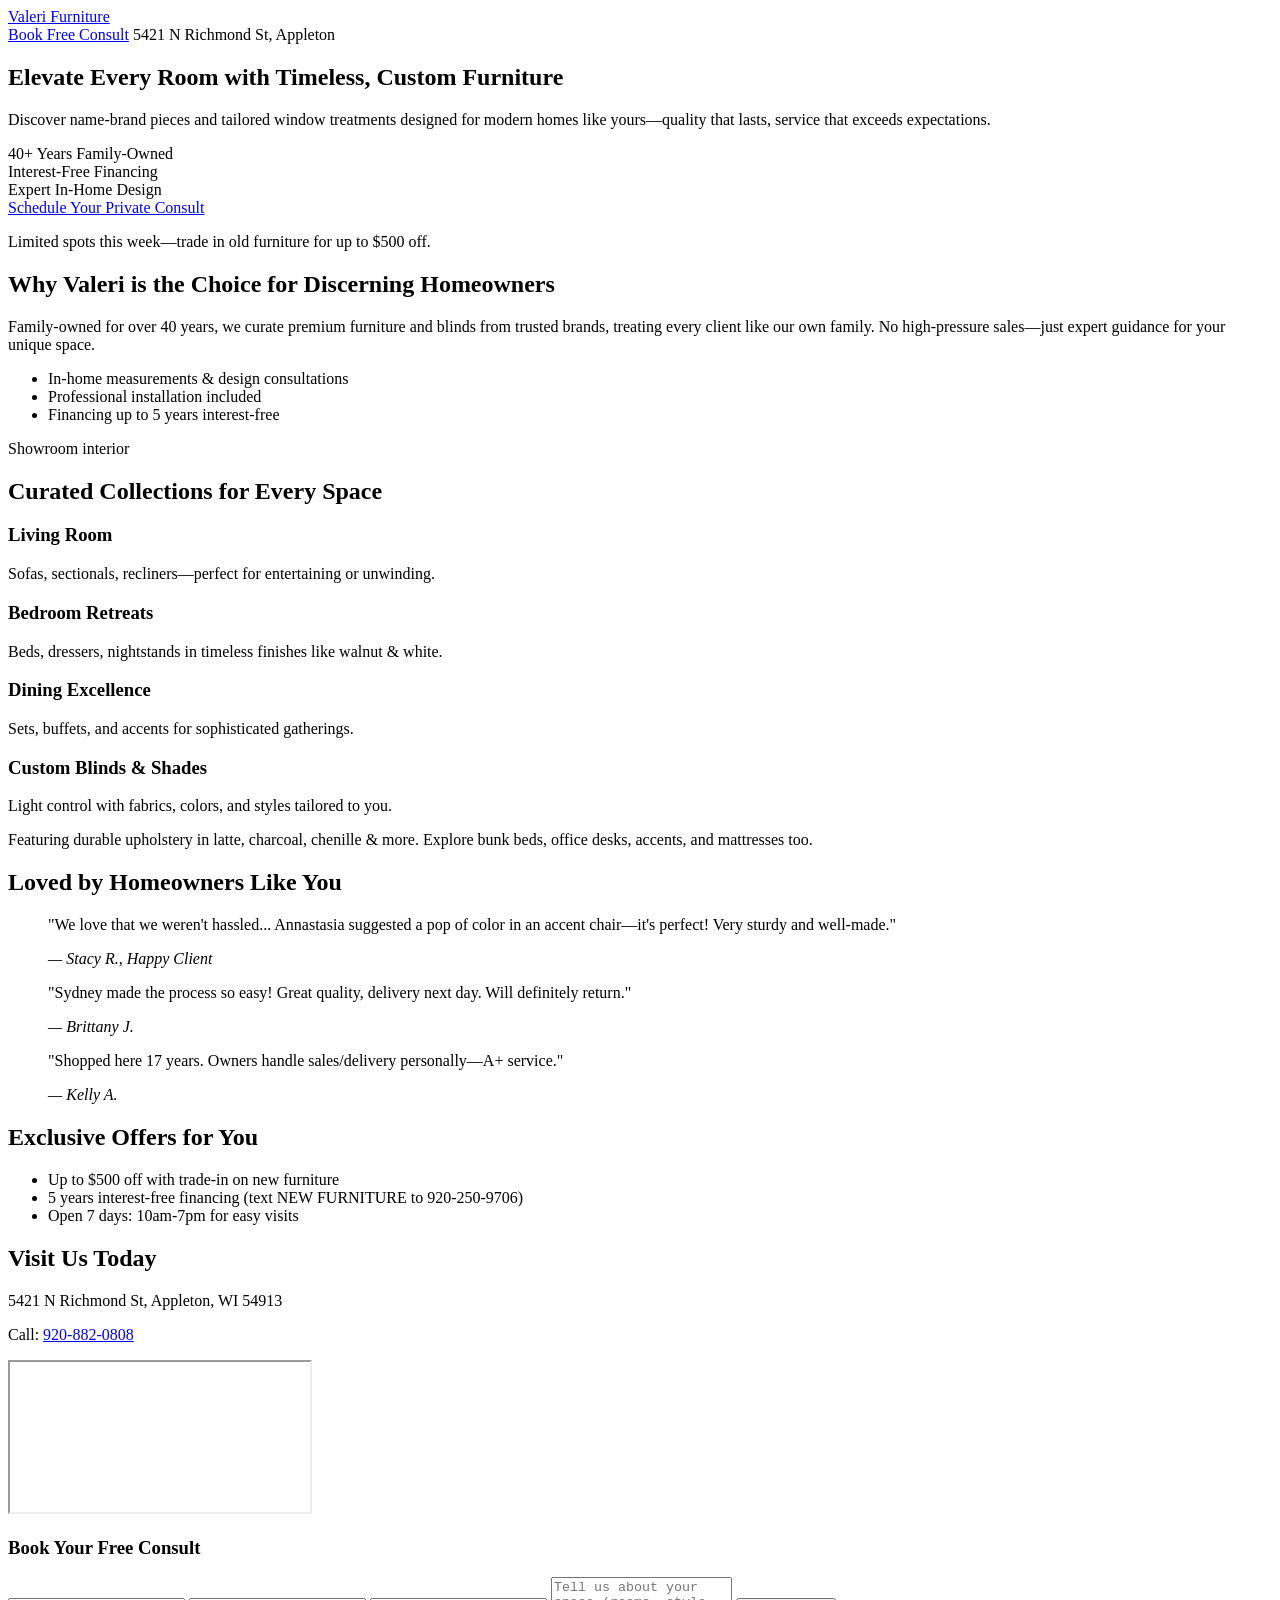
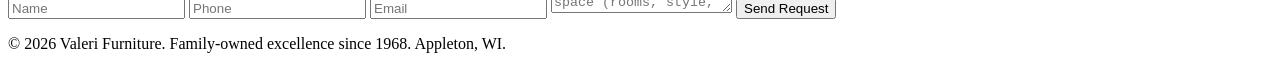
==== index.html @ ed928fe9 "Renamed landing.html to index.html" ====
<!DOCTYPE html>
<html lang="en">
<head>
  <meta charset="UTF-8">
  <meta name="viewport" content="width=device-width, initial-scale=1">
  <title>Elevate Your Home | Valeri Furniture & Blinds - Appleton, WI</title>
  <meta name="description" content="Curated name-brand furniture & custom window treatments for discerning homeowners. Family-owned expertise, 40+ years. Interest-free financing available.">
  <link rel="stylesheet" href="styles.css">
</head>
<body>
  <!-- Header -->
  <header class="header">
    <div class="container">
      <a href="#" class="logo">Valeri Furniture</a>
      <div class="header-cta">
        <a href="#consult" class="btn btn-primary">Book Free Consult</a>
        <span>5421 N Richmond St, Appleton</span>
      </div>
    </div>
  </header>

  <!-- Hero -->
  <section class="hero">
    <div class="container">
      <div class="hero-content">
        <h1>Elevate Every Room with Timeless, Custom Furniture</h1>
        <p class="hero-lead">Discover name-brand pieces and tailored window treatments designed for modern homes like yours—quality that lasts, service that exceeds expectations.</p>
        <div class="hero-stats">
          <div>40+ <span>Years Family-Owned</span></div>
          <div>Interest-Free <span>Financing</span></div>
          <div>Expert <span>In-Home Design</span></div>
        </div>
        <a href="#consult" class="btn btn-hero">Schedule Your Private Consult</a>
        <p class="hero-note">Limited spots this week—trade in old furniture for up to $500 off.</p>
      </div>
    </div>
  </section>

  <!-- About -->
  <section class="about">
    <div class="container">
      <div class="about-grid">
        <div class="about-text">
          <h2>Why Valeri is the Choice for Discerning Homeowners</h2>
          <p>Family-owned for over 40 years, we curate premium furniture and blinds from trusted brands, treating every client like our own family. No high-pressure sales—just expert guidance for your unique space.</p>
          <ul class="features">
            <li>In-home measurements & design consultations</li>
            <li>Professional installation included</li>
            <li>Financing up to 5 years interest-free</li>
          </ul>
        </div>
        <div class="about-image">Showroom interior</div>
      </div>
    </div>
  </section>

  <!-- Brands & Types -->
  <section class="offerings">
    <div class="container">
      <h2>Curated Collections for Every Space</h2>
      <div class="offerings-grid">
        <div class="offering-card">
          <h3>Living Room</h3>
          <p>Sofas, sectionals, recliners—perfect for entertaining or unwinding.</p>
        </div>
        <div class="offering-card">
          <h3>Bedroom Retreats</h3>
          <p>Beds, dressers, nightstands in timeless finishes like walnut & white.</p>
        </div>
        <div class="offering-card">
          <h3>Dining Excellence</h3>
          <p>Sets, buffets, and accents for sophisticated gatherings.</p>
        </div>
        <div class="offering-card">
          <h3>Custom Blinds & Shades</h3>
          <p>Light control with fabrics, colors, and styles tailored to you.</p>
        </div>
      </div>
      <p class="offerings-note">Featuring durable upholstery in latte, charcoal, chenille & more. Explore bunk beds, office desks, accents, and mattresses too.</p>
    </div>
  </section>

  <!-- Testimonials -->
  <section class="testimonials">
    <div class="container">
      <h2>Loved by Homeowners Like You</h2>
      <div class="testimonials-grid">
        <blockquote>
          <p>"We love that we weren't hassled... Annastasia suggested a pop of color in an accent chair—it's perfect! Very sturdy and well-made."</p>
          <cite>— Stacy R., Happy Client</cite>
        </blockquote>
        <blockquote>
          <p>"Sydney made the process so easy! Great quality, delivery next day. Will definitely return."</p>
          <cite>— Brittany J.</cite>
        </blockquote>
        <blockquote>
          <p>"Shopped here 17 years. Owners handle sales/delivery personally—A+ service."</p>
          <cite>— Kelly A.</cite>
        </blockquote>
      </div>
    </div>
  </section>

  <!-- Offers -->
  <section class="offers">
    <div class="container">
      <h2>Exclusive Offers for You</h2>
      <ul class="offers-list">
        <li>Up to $500 off with trade-in on new furniture</li>
        <li>5 years interest-free financing (text NEW FURNITURE to 920-250-9706)</li>
        <li>Open 7 days: 10am-7pm for easy visits</li>
      </ul>
    </div>
  </section>

  <!-- Location & Consult -->
  <section id="consult" class="consult">
    <div class="container">
      <div class="consult-grid">
        <div>
          <h2>Visit Us Today</h2>
          <p>5421 N Richmond St, Appleton, WI 54913</p>
          <p>Call: <a href="tel:9208820808">920-882-0808</a></p>
          <iframe class="map" src="https://www.google.com/maps/embed?pb=!1m18!1m12!1m3!1d2854.123456789!2d-88.456789!3d44.289012!2m3!1f0!2f0!3f0!3m2!1i1024!2i768!4f13.1!3m3!1m2!1s0x0%3A0x0!2zNDTCsDE3JzIwLjQiTiA4OMKwMjcnMjguNSJX!5e0!3m2!1sen!2sus!4v1234567890" allowfullscreen loading="lazy"></iframe>
        </div>
        <form class="consult-form">
          <h3>Book Your Free Consult</h3>
          <input type="text" placeholder="Name" required>
          <input type="tel" placeholder="Phone" required>
          <input type="email" placeholder="Email">
          <textarea placeholder="Tell us about your space (rooms, style, budget)"></textarea>
          <button type="submit" class="btn btn-primary">Send Request</button>
        </form>
      </div>
    </div>
  </section>

  <!-- Footer -->
  <footer>
    <div class="container">
      <p>&copy; 2026 Valeri Furniture. Family-owned excellence since 1968. Appleton, WI.</p>
    </div>
  </footer>

  <script src="script.js"></script>
</body>
</html>
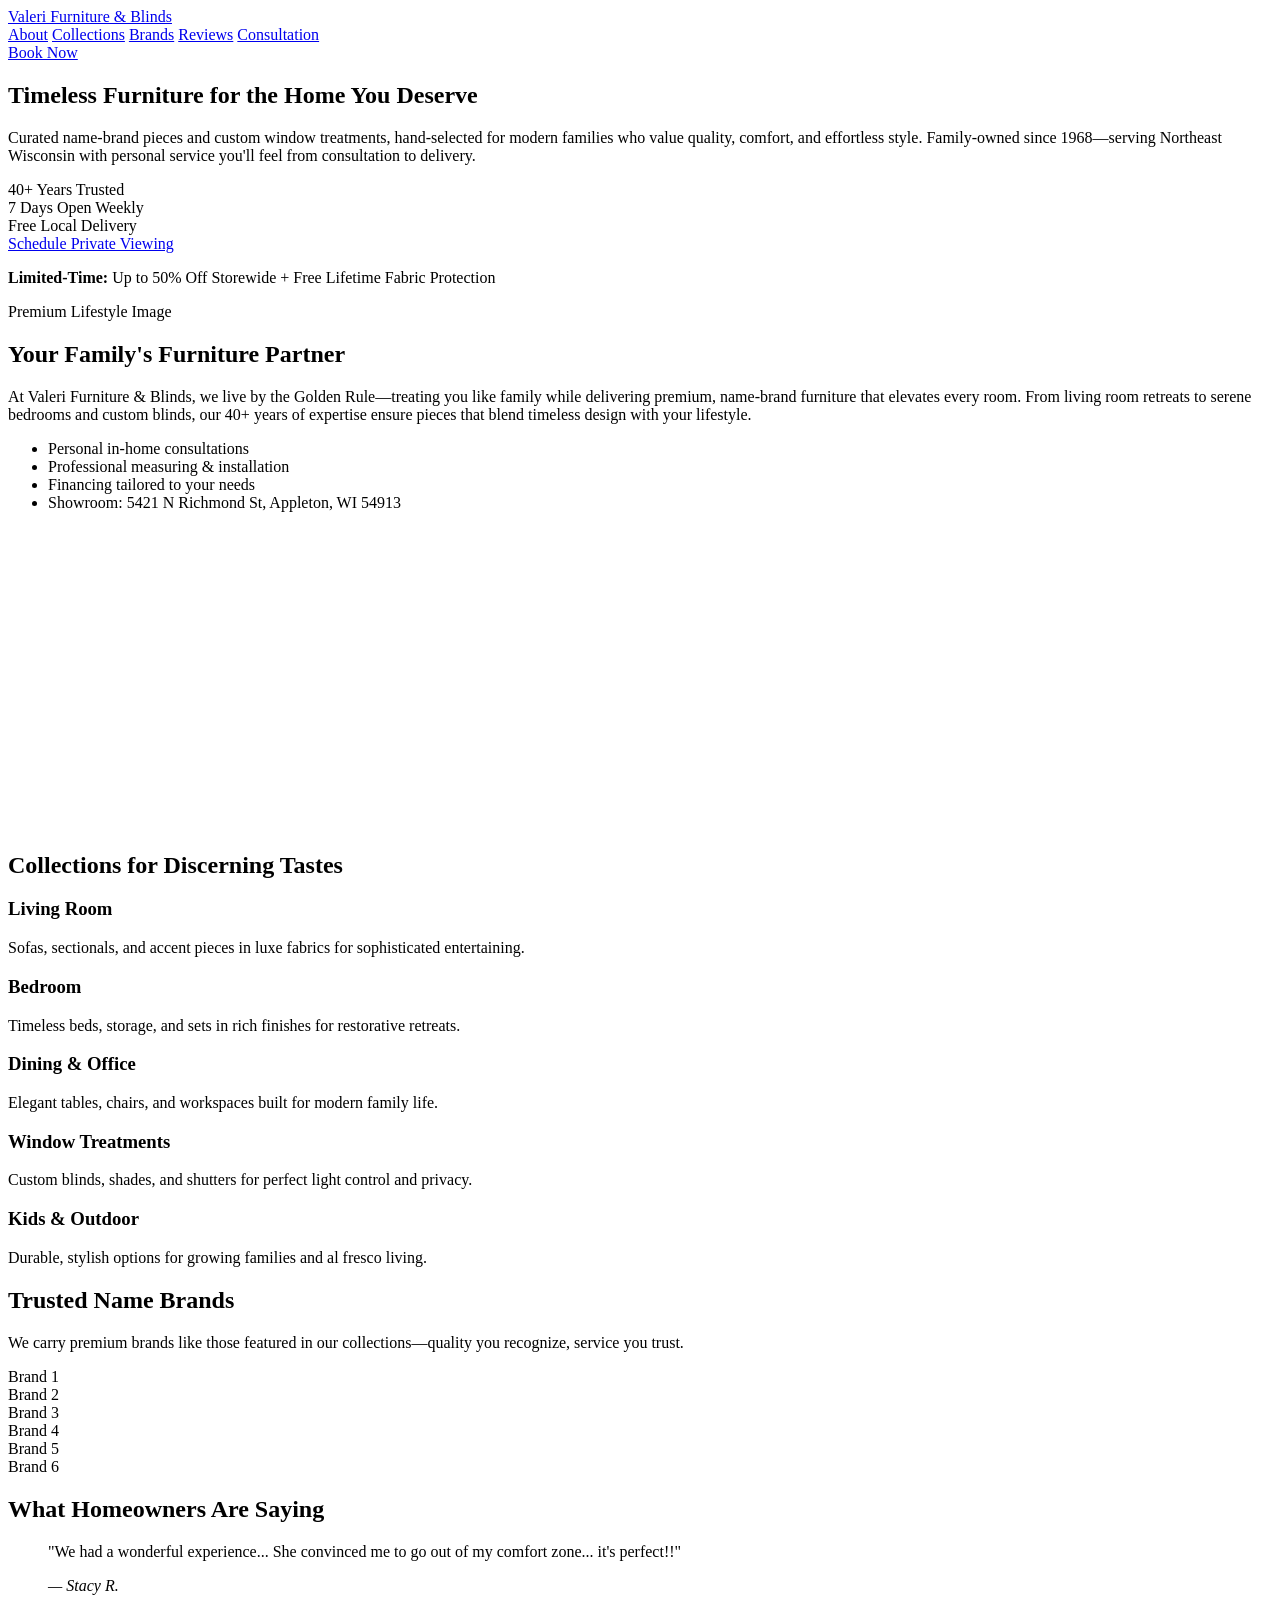
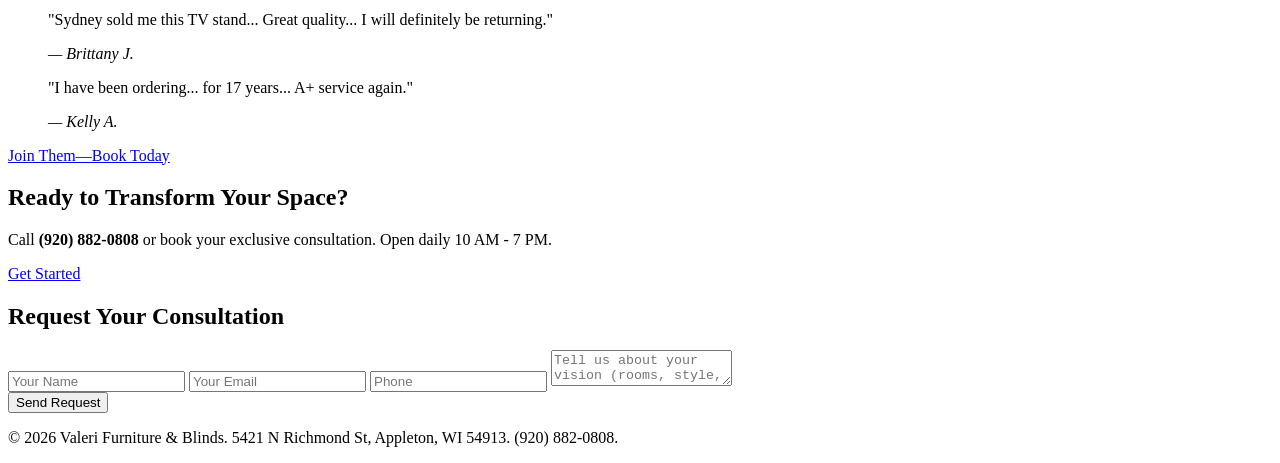
==== commit 48772966: "Updated index.html" ====
--- a/index.html
+++ b/index.html
@@ -2,20 +2,25 @@
 <html lang="en">
 <head>
   <meta charset="UTF-8">
-  <meta name="viewport" content="width=device-width, initial-scale=1">
-  <title>Elevate Your Home | Valeri Furniture & Blinds - Appleton, WI</title>
-  <meta name="description" content="Curated name-brand furniture & custom window treatments for discerning homeowners. Family-owned expertise, 40+ years. Interest-free financing available.">
+  <meta name="viewport" content="width=device-width, initial-scale=1.0">
+  <title>Elevate Your Home with Valeri Furniture | Appleton's Premier Collection</title>
+  <meta name="description" content="Discover curated name-brand furniture and custom blinds for discerning homeowners. Family-owned excellence since 1968. Schedule your private consultation today.">
   <link rel="stylesheet" href="styles.css">
+  <link href="https://fonts.googleapis.com/css2?family=Playfair+Display:wght@400;500;700&family=Inter:wght@300;400;500;600&display=swap" rel="stylesheet">
 </head>
 <body>
   <!-- Header -->
   <header class="header">
     <div class="container">
-      <a href="#" class="logo">Valeri Furniture</a>
-      <div class="header-cta">
-        <a href="#consult" class="btn btn-primary">Book Free Consult</a>
-        <span>5421 N Richmond St, Appleton</span>
-      </div>
+      <a href="#" class="logo">Valeri Furniture & Blinds</a>
+      <nav class="nav">
+        <a href="#about">About</a>
+        <a href="#collections">Collections</a>
+        <a href="#brands">Brands</a>
+        <a href="#testimonials">Reviews</a>
+        <a href="#contact">Consultation</a>
+      </nav>
+      <a href="#contact" class="cta-header">Book Now</a>
     </div>
   </header>
 
@@ -23,122 +28,146 @@
   <section class="hero">
     <div class="container">
       <div class="hero-content">
-        <h1>Elevate Every Room with Timeless, Custom Furniture</h1>
-        <p class="hero-lead">Discover name-brand pieces and tailored window treatments designed for modern homes like yours—quality that lasts, service that exceeds expectations.</p>
+        <h1>Timeless Furniture for the Home You Deserve</h1>
+        <p class="hero-lead">Curated name-brand pieces and custom window treatments, hand-selected for modern families who value quality, comfort, and effortless style. Family-owned since 1968—serving Northeast Wisconsin with personal service you'll feel from consultation to delivery.</p>
         <div class="hero-stats">
-          <div>40+ <span>Years Family-Owned</span></div>
-          <div>Interest-Free <span>Financing</span></div>
-          <div>Expert <span>In-Home Design</span></div>
+          <div>40+ <span>Years Trusted</span></div>
+          <div>7 Days <span>Open Weekly</span></div>
+          <div>Free <span>Local Delivery</span></div>
         </div>
-        <a href="#consult" class="btn btn-hero">Schedule Your Private Consult</a>
-        <p class="hero-note">Limited spots this week—trade in old furniture for up to $500 off.</p>
+        <a href="#contact" class="btn btn-primary">Schedule Private Viewing</a>
+        <p class="hero-offer"><strong>Limited-Time:</strong> Up to 50% Off Storewide + Free Lifetime Fabric Protection</p>
+      </div>
+      <div class="hero-image">
+        <!-- Replace with upscale living room photo -->
+        <div class="placeholder hero-placeholder">Premium Lifestyle Image</div>
       </div>
     </div>
   </section>
 
   <!-- About -->
-  <section class="about">
+  <section id="about" class="section about">
     <div class="container">
-      <div class="about-grid">
-        <div class="about-text">
-          <h2>Why Valeri is the Choice for Discerning Homeowners</h2>
-          <p>Family-owned for over 40 years, we curate premium furniture and blinds from trusted brands, treating every client like our own family. No high-pressure sales—just expert guidance for your unique space.</p>
+      <div class="grid-2">
+        <div>
+          <h2>Your Family's Furniture Partner</h2>
+          <p>At Valeri Furniture & Blinds, we live by the Golden Rule—treating you like family while delivering premium, name-brand furniture that elevates every room. From living room retreats to serene bedrooms and custom blinds, our 40+ years of expertise ensure pieces that blend timeless design with your lifestyle.</p>
           <ul class="features">
-            <li>In-home measurements & design consultations</li>
-            <li>Professional installation included</li>
-            <li>Financing up to 5 years interest-free</li>
+            <li>Personal in-home consultations</li>
+            <li>Professional measuring & installation</li>
+            <li>Financing tailored to your needs</li>
+            <li>Showroom: 5421 N Richmond St, Appleton, WI 54913</li>
           </ul>
         </div>
-        <div class="about-image">Showroom interior</div>
+        <div class="map-container">
+          <iframe src="https://www.google.com/maps/embed?pb=!1m18!1m12!1m3!1d2846.123456789!2d-88.426789!3d44.286789!2m3!1f0!2f0!3f0!3m2!1i1024!2i768!4f13.1!3m3!1m2!1s0x0%3A0x0!2zNDTCsDE3JzEyLjIiTiA4OMKwMjUnMzQuMiJX!5e0!3m2!1sen!2sus!4v1234567890" width="100%" height="300" style="border:0;" allowfullscreen="" loading="lazy"></iframe>
+        </div>
       </div>
     </div>
   </section>
 
-  <!-- Brands & Types -->
-  <section class="offerings">
+  <!-- Collections -->
+  <section id="collections" class="section collections">
     <div class="container">
-      <h2>Curated Collections for Every Space</h2>
-      <div class="offerings-grid">
-        <div class="offering-card">
+      <h2 class="section-title">Collections for Discerning Tastes</h2>
+      <div class="grid-3">
+        <div class="collection-card">
+          <div class="card-image placeholder"></div>
           <h3>Living Room</h3>
-          <p>Sofas, sectionals, recliners—perfect for entertaining or unwinding.</p>
+          <p>Sofas, sectionals, and accent pieces in luxe fabrics for sophisticated entertaining.</p>
         </div>
-        <div class="offering-card">
-          <h3>Bedroom Retreats</h3>
-          <p>Beds, dressers, nightstands in timeless finishes like walnut & white.</p>
+        <div class="collection-card">
+          <div class="card-image placeholder"></div>
+          <h3>Bedroom</h3>
+          <p>Timeless beds, storage, and sets in rich finishes for restorative retreats.</p>
         </div>
-        <div class="offering-card">
-          <h3>Dining Excellence</h3>
-          <p>Sets, buffets, and accents for sophisticated gatherings.</p>
+        <div class="collection-card">
+          <div class="card-image placeholder"></div>
+          <h3>Dining & Office</h3>
+          <p>Elegant tables, chairs, and workspaces built for modern family life.</p>
         </div>
-        <div class="offering-card">
-          <h3>Custom Blinds & Shades</h3>
-          <p>Light control with fabrics, colors, and styles tailored to you.</p>
+        <div class="collection-card">
+          <div class="card-image placeholder"></div>
+          <h3>Window Treatments</h3>
+          <p>Custom blinds, shades, and shutters for perfect light control and privacy.</p>
+        </div>
+        <div class="collection-card">
+          <div class="card-image placeholder"></div>
+          <h3>Kids & Outdoor</h3>
+          <p>Durable, stylish options for growing families and al fresco living.</p>
         </div>
       </div>
-      <p class="offerings-note">Featuring durable upholstery in latte, charcoal, chenille & more. Explore bunk beds, office desks, accents, and mattresses too.</p>
+    </div>
+  </section>
+
+  <!-- Brands -->
+  <section id="brands" class="section brands">
+    <div class="container">
+      <h2 class="section-title">Trusted Name Brands</h2>
+      <p class="section-subtitle">We carry premium brands like those featured in our collections—quality you recognize, service you trust.</p>
+      <div class="brands-grid">
+        <!-- Add logos here; placeholders for now -->
+        <div class="brand-logo placeholder">Brand 1</div>
+        <div class="brand-logo placeholder">Brand 2</div>
+        <div class="brand-logo placeholder">Brand 3</div>
+        <div class="brand-logo placeholder">Brand 4</div>
+        <div class="brand-logo placeholder">Brand 5</div>
+        <div class="brand-logo placeholder">Brand 6</div>
+      </div>
     </div>
   </section>
 
   <!-- Testimonials -->
-  <section class="testimonials">
+  <section id="testimonials" class="section testimonials">
     <div class="container">
-      <h2>Loved by Homeowners Like You</h2>
-      <div class="testimonials-grid">
-        <blockquote>
-          <p>"We love that we weren't hassled... Annastasia suggested a pop of color in an accent chair—it's perfect! Very sturdy and well-made."</p>
-          <cite>— Stacy R., Happy Client</cite>
+      <h2 class="section-title">What Homeowners Are Saying</h2>
+      <div class="testimonial-slider">
+        <blockquote class="testimonial">
+          <p>"We had a wonderful experience... She convinced me to go out of my comfort zone... it's perfect!!"</p>
+          <cite>— Stacy R.</cite>
         </blockquote>
-        <blockquote>
-          <p>"Sydney made the process so easy! Great quality, delivery next day. Will definitely return."</p>
+        <blockquote class="testimonial">
+          <p>"Sydney sold me this TV stand... Great quality... I will definitely be returning."</p>
           <cite>— Brittany J.</cite>
         </blockquote>
-        <blockquote>
-          <p>"Shopped here 17 years. Owners handle sales/delivery personally—A+ service."</p>
+        <blockquote class="testimonial">
+          <p>"I have been ordering... for 17 years... A+ service again."</p>
           <cite>— Kelly A.</cite>
         </blockquote>
       </div>
+      <a href="#contact" class="btn btn-primary">Join Them—Book Today</a>
     </div>
   </section>
 
-  <!-- Offers -->
-  <section class="offers">
+  <!-- CTA -->
+  <section class="cta-section">
     <div class="container">
-      <h2>Exclusive Offers for You</h2>
-      <ul class="offers-list">
-        <li>Up to $500 off with trade-in on new furniture</li>
-        <li>5 years interest-free financing (text NEW FURNITURE to 920-250-9706)</li>
-        <li>Open 7 days: 10am-7pm for easy visits</li>
-      </ul>
+      <h2>Ready to Transform Your Space?</h2>
+      <p>Call <strong>(920) 882-0808</strong> or book your exclusive consultation. Open daily 10 AM - 7 PM.</p>
+      <a href="#contact" class="btn btn-primary btn-large">Get Started</a>
     </div>
   </section>
 
-  <!-- Location & Consult -->
-  <section id="consult" class="consult">
+  <!-- Contact Form -->
+  <section id="contact" class="section contact">
     <div class="container">
-      <div class="consult-grid">
-        <div>
-          <h2>Visit Us Today</h2>
-          <p>5421 N Richmond St, Appleton, WI 54913</p>
-          <p>Call: <a href="tel:9208820808">920-882-0808</a></p>
-          <iframe class="map" src="https://www.google.com/maps/embed?pb=!1m18!1m12!1m3!1d2854.123456789!2d-88.456789!3d44.289012!2m3!1f0!2f0!3f0!3m2!1i1024!2i768!4f13.1!3m3!1m2!1s0x0%3A0x0!2zNDTCsDE3JzIwLjQiTiA4OMKwMjcnMjguNSJX!5e0!3m2!1sen!2sus!4v1234567890" allowfullscreen loading="lazy"></iframe>
+      <form class="contact-form">
+        <h2>Request Your Consultation</h2>
+        <div class="form-grid">
+          <input type="text" placeholder="Your Name" required>
+          <input type="email" placeholder="Your Email" required>
+          <input type="tel" placeholder="Phone">
+          <textarea placeholder="Tell us about your vision (rooms, style, budget)"></textarea>
         </div>
-        <form class="consult-form">
-          <h3>Book Your Free Consult</h3>
-          <input type="text" placeholder="Name" required>
-          <input type="tel" placeholder="Phone" required>
-          <input type="email" placeholder="Email">
-          <textarea placeholder="Tell us about your space (rooms, style, budget)"></textarea>
-          <button type="submit" class="btn btn-primary">Send Request</button>
-        </form>
-      </div>
+        <button type="submit" class="btn btn-primary">Send Request</button>
+      </form>
     </div>
   </section>
 
   <!-- Footer -->
-  <footer>
+  <footer class="footer">
     <div class="container">
-      <p>&copy; 2026 Valeri Furniture. Family-owned excellence since 1968. Appleton, WI.</p>
+      <p>&copy; 2026 Valeri Furniture & Blinds. 5421 N Richmond St, Appleton, WI 54913. (920) 882-0808.</p>
     </div>
   </footer>
 
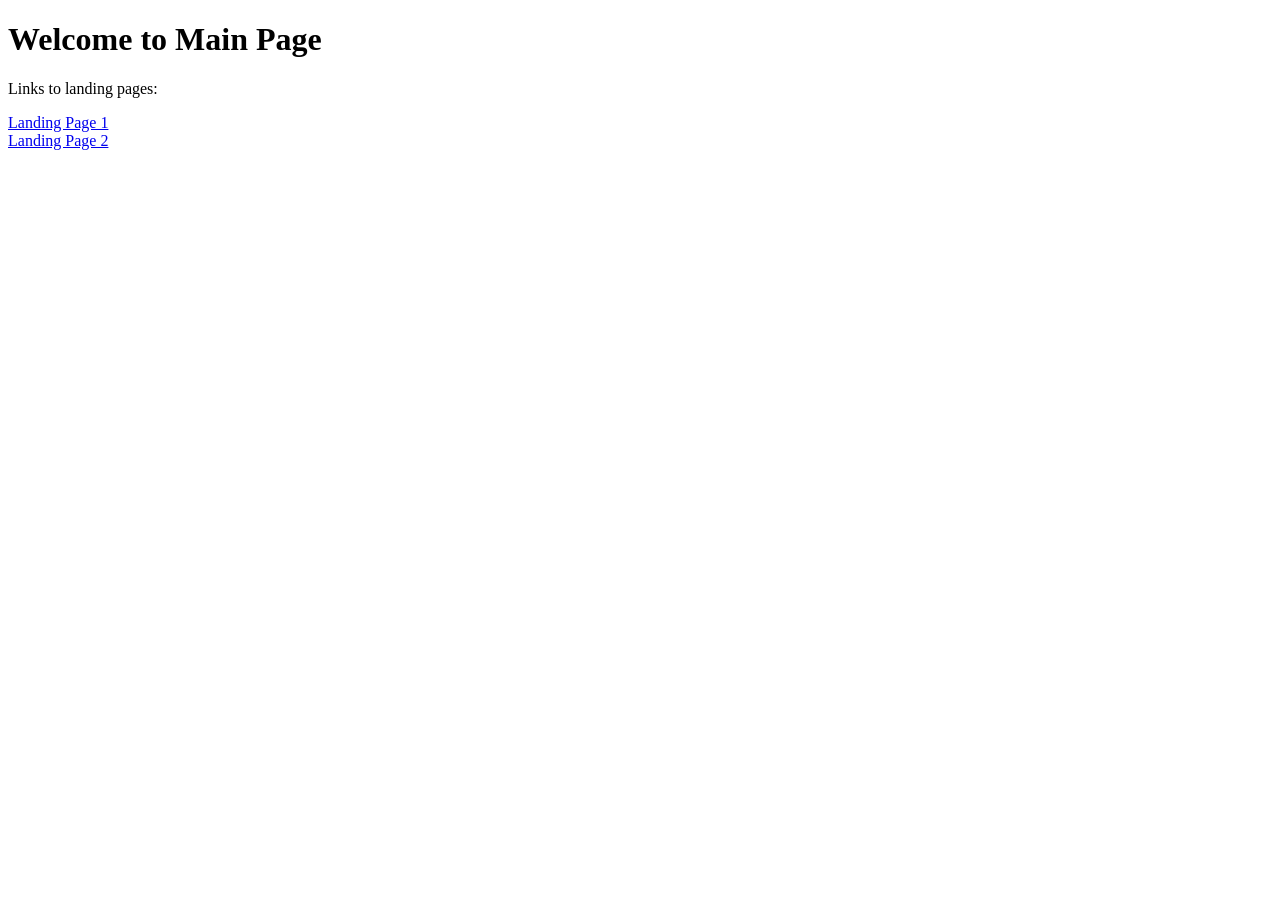
==== commit 96e052a9: "Modified repo structure to contain a folder for each of the landing pages: Landing 1 and Landing 2. " ====
--- a/index.html
+++ b/index.html
@@ -1,176 +1,14 @@
 <!DOCTYPE html>
 <html lang="en">
 <head>
-  <meta charset="UTF-8">
-  <meta name="viewport" content="width=device-width, initial-scale=1.0">
-  <title>Elevate Your Home with Valeri Furniture | Appleton's Premier Collection</title>
-  <meta name="description" content="Discover curated name-brand furniture and custom blinds for discerning homeowners. Family-owned excellence since 1968. Schedule your private consultation today.">
-  <link rel="stylesheet" href="styles.css">
-  <link href="https://fonts.googleapis.com/css2?family=Playfair+Display:wght@400;500;700&family=Inter:wght@300;400;500;600&display=swap" rel="stylesheet">
+    <meta charset="UTF-8">
+    <meta name="viewport" content="width=device-width, initial-scale=1.0">
+    <title>Main Page</title>
 </head>
 <body>
-  <!-- Header -->
-  <header class="header">
-    <div class="container">
-      <a href="#" class="logo">Valeri Furniture & Blinds</a>
-      <nav class="nav">
-        <a href="#about">About</a>
-        <a href="#collections">Collections</a>
-        <a href="#brands">Brands</a>
-        <a href="#testimonials">Reviews</a>
-        <a href="#contact">Consultation</a>
-      </nav>
-      <a href="#contact" class="cta-header">Book Now</a>
-    </div>
-  </header>
-
-  <!-- Hero -->
-  <section class="hero">
-    <div class="container">
-      <div class="hero-content">
-        <h1>Timeless Furniture for the Home You Deserve</h1>
-        <p class="hero-lead">Curated name-brand pieces and custom window treatments, hand-selected for modern families who value quality, comfort, and effortless style. Family-owned since 1968—serving Northeast Wisconsin with personal service you'll feel from consultation to delivery.</p>
-        <div class="hero-stats">
-          <div>40+ <span>Years Trusted</span></div>
-          <div>7 Days <span>Open Weekly</span></div>
-          <div>Free <span>Local Delivery</span></div>
-        </div>
-        <a href="#contact" class="btn btn-primary">Schedule Private Viewing</a>
-        <p class="hero-offer"><strong>Limited-Time:</strong> Up to 50% Off Storewide + Free Lifetime Fabric Protection</p>
-      </div>
-      <div class="hero-image">
-        <!-- Replace with upscale living room photo -->
-        <div class="placeholder hero-placeholder">Premium Lifestyle Image</div>
-      </div>
-    </div>
-  </section>
-
-  <!-- About -->
-  <section id="about" class="section about">
-    <div class="container">
-      <div class="grid-2">
-        <div>
-          <h2>Your Family's Furniture Partner</h2>
-          <p>At Valeri Furniture & Blinds, we live by the Golden Rule—treating you like family while delivering premium, name-brand furniture that elevates every room. From living room retreats to serene bedrooms and custom blinds, our 40+ years of expertise ensure pieces that blend timeless design with your lifestyle.</p>
-          <ul class="features">
-            <li>Personal in-home consultations</li>
-            <li>Professional measuring & installation</li>
-            <li>Financing tailored to your needs</li>
-            <li>Showroom: 5421 N Richmond St, Appleton, WI 54913</li>
-          </ul>
-        </div>
-        <div class="map-container">
-          <iframe src="https://www.google.com/maps/embed?pb=!1m18!1m12!1m3!1d2846.123456789!2d-88.426789!3d44.286789!2m3!1f0!2f0!3f0!3m2!1i1024!2i768!4f13.1!3m3!1m2!1s0x0%3A0x0!2zNDTCsDE3JzEyLjIiTiA4OMKwMjUnMzQuMiJX!5e0!3m2!1sen!2sus!4v1234567890" width="100%" height="300" style="border:0;" allowfullscreen="" loading="lazy"></iframe>
-        </div>
-      </div>
-    </div>
-  </section>
-
-  <!-- Collections -->
-  <section id="collections" class="section collections">
-    <div class="container">
-      <h2 class="section-title">Collections for Discerning Tastes</h2>
-      <div class="grid-3">
-        <div class="collection-card">
-          <div class="card-image placeholder"></div>
-          <h3>Living Room</h3>
-          <p>Sofas, sectionals, and accent pieces in luxe fabrics for sophisticated entertaining.</p>
-        </div>
-        <div class="collection-card">
-          <div class="card-image placeholder"></div>
-          <h3>Bedroom</h3>
-          <p>Timeless beds, storage, and sets in rich finishes for restorative retreats.</p>
-        </div>
-        <div class="collection-card">
-          <div class="card-image placeholder"></div>
-          <h3>Dining & Office</h3>
-          <p>Elegant tables, chairs, and workspaces built for modern family life.</p>
-        </div>
-        <div class="collection-card">
-          <div class="card-image placeholder"></div>
-          <h3>Window Treatments</h3>
-          <p>Custom blinds, shades, and shutters for perfect light control and privacy.</p>
-        </div>
-        <div class="collection-card">
-          <div class="card-image placeholder"></div>
-          <h3>Kids & Outdoor</h3>
-          <p>Durable, stylish options for growing families and al fresco living.</p>
-        </div>
-      </div>
-    </div>
-  </section>
-
-  <!-- Brands -->
-  <section id="brands" class="section brands">
-    <div class="container">
-      <h2 class="section-title">Trusted Name Brands</h2>
-      <p class="section-subtitle">We carry premium brands like those featured in our collections—quality you recognize, service you trust.</p>
-      <div class="brands-grid">
-        <!-- Add logos here; placeholders for now -->
-        <div class="brand-logo placeholder">Brand 1</div>
-        <div class="brand-logo placeholder">Brand 2</div>
-        <div class="brand-logo placeholder">Brand 3</div>
-        <div class="brand-logo placeholder">Brand 4</div>
-        <div class="brand-logo placeholder">Brand 5</div>
-        <div class="brand-logo placeholder">Brand 6</div>
-      </div>
-    </div>
-  </section>
-
-  <!-- Testimonials -->
-  <section id="testimonials" class="section testimonials">
-    <div class="container">
-      <h2 class="section-title">What Homeowners Are Saying</h2>
-      <div class="testimonial-slider">
-        <blockquote class="testimonial">
-          <p>"We had a wonderful experience... She convinced me to go out of my comfort zone... it's perfect!!"</p>
-          <cite>— Stacy R.</cite>
-        </blockquote>
-        <blockquote class="testimonial">
-          <p>"Sydney sold me this TV stand... Great quality... I will definitely be returning."</p>
-          <cite>— Brittany J.</cite>
-        </blockquote>
-        <blockquote class="testimonial">
-          <p>"I have been ordering... for 17 years... A+ service again."</p>
-          <cite>— Kelly A.</cite>
-        </blockquote>
-      </div>
-      <a href="#contact" class="btn btn-primary">Join Them—Book Today</a>
-    </div>
-  </section>
-
-  <!-- CTA -->
-  <section class="cta-section">
-    <div class="container">
-      <h2>Ready to Transform Your Space?</h2>
-      <p>Call <strong>(920) 882-0808</strong> or book your exclusive consultation. Open daily 10 AM - 7 PM.</p>
-      <a href="#contact" class="btn btn-primary btn-large">Get Started</a>
-    </div>
-  </section>
-
-  <!-- Contact Form -->
-  <section id="contact" class="section contact">
-    <div class="container">
-      <form class="contact-form">
-        <h2>Request Your Consultation</h2>
-        <div class="form-grid">
-          <input type="text" placeholder="Your Name" required>
-          <input type="email" placeholder="Your Email" required>
-          <input type="tel" placeholder="Phone">
-          <textarea placeholder="Tell us about your vision (rooms, style, budget)"></textarea>
-        </div>
-        <button type="submit" class="btn btn-primary">Send Request</button>
-      </form>
-    </div>
-  </section>
-
-  <!-- Footer -->
-  <footer class="footer">
-    <div class="container">
-      <p>&copy; 2026 Valeri Furniture & Blinds. 5421 N Richmond St, Appleton, WI 54913. (920) 882-0808.</p>
-    </div>
-  </footer>
-
-  <script src="script.js"></script>
+    <h1>Welcome to Main Page</h1>
+    <p>Links to landing pages:</p>
+    <a href="landing1/">Landing Page 1</a><br>
+    <a href="landing2/">Landing Page 2</a>
 </body>
 </html>
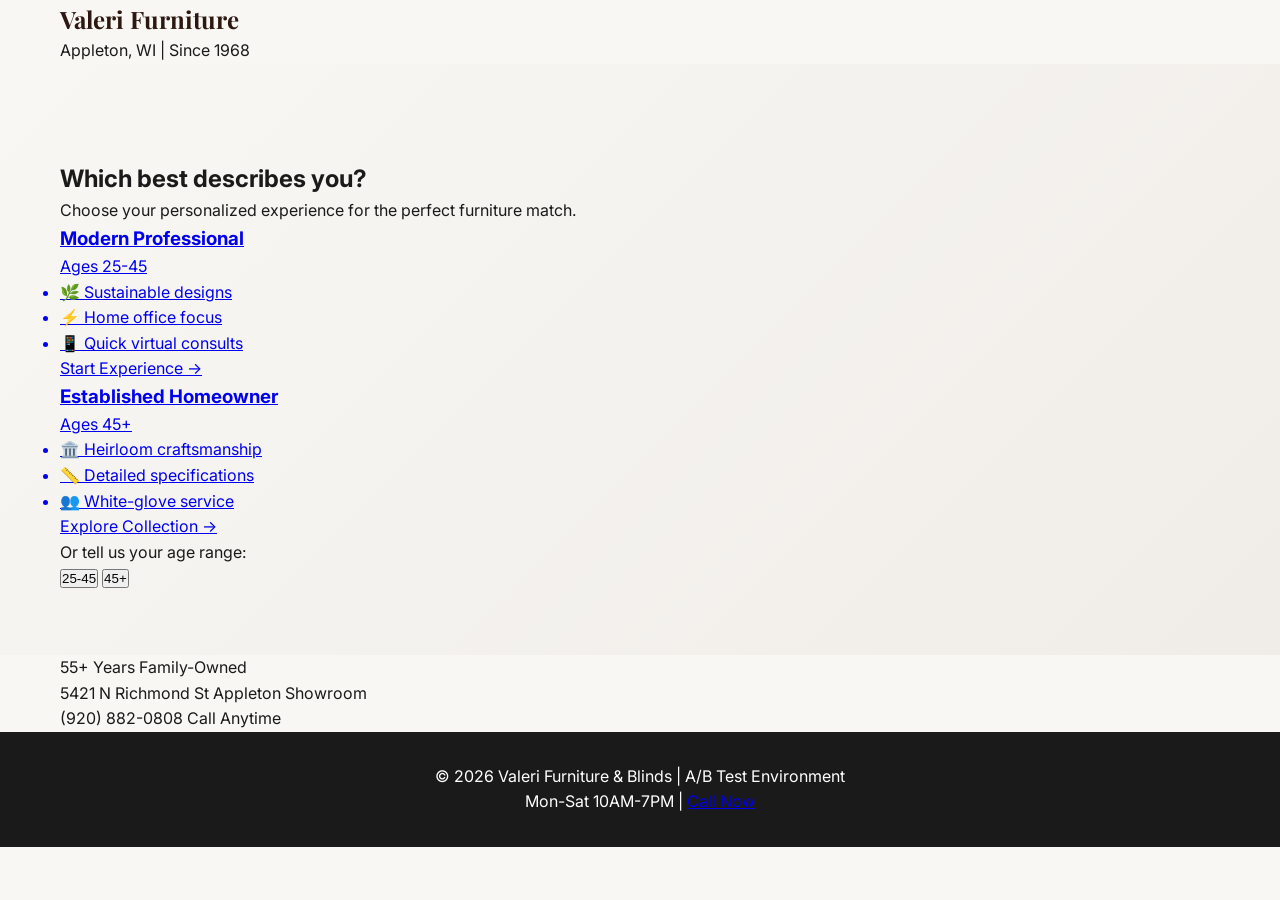
==== commit 9e6fcf0f: "Updated main page's index.html" ====
--- a/index.html
+++ b/index.html
@@ -1,14 +1,110 @@
 <!DOCTYPE html>
 <html lang="en">
 <head>
-    <meta charset="UTF-8">
-    <meta name="viewport" content="width=device-width, initial-scale=1.0">
-    <title>Main Page</title>
+  <meta charset="UTF-8">
+  <meta name="viewport" content="width=device-width, initial-scale=1.0">
+  <title>Valeri Furniture | Choose Your Style</title>
+  <meta name="description" content="Premium furniture & blinds in Appleton, WI. Select your experience: Modern Professional or Established Homeowner.">
+  <link rel="stylesheet" href="styles.css">
+  <link href="https://fonts.googleapis.com/css2?family=Inter:wght@400;500;600;700&family=Playfair+Display:wght@500;700&display=swap" rel="stylesheet">
 </head>
 <body>
-    <h1>Welcome to Main Page</h1>
-    <p>Links to landing pages:</p>
-    <a href="landing1/">Landing Page 1</a><br>
-    <a href="landing2/">Landing Page 2</a>
+  <!-- Header -->
+  <header class="hero-header">
+    <div class="container">
+      <div class="logo-section">
+        <h1 class="logo">Valeri Furniture</h1>
+        <p class="tagline">Appleton, WI | Since 1968</p>
+      </div>
+    </div>
+  </header>
+
+  <!-- Main content -->
+  <main class="main">
+    <section class="hero">
+      <div class="container">
+        <div class="hero-copy">
+          <h2>Which best describes you?</h2>
+          <p>Choose your personalized experience for the perfect furniture match.</p>
+        </div>
+        
+        <!-- Preview Cards -->
+        <div class="cards-grid">
+          <!-- LP1 Card -->
+          <a href="modern-professional/" class="card modern" data-segment="modern">
+            <div class="card-visual">
+              <div class="visual-placeholder modern-viz"></div>
+            </div>
+            <div class="card-content">
+              <h3>Modern Professional</h3>
+              <p class="age-range">Ages 25-45</p>
+              <ul class="features">
+                <li>🌿 Sustainable designs</li>
+                <li>⚡ Home office focus</li>
+                <li>📱 Quick virtual consults</li>
+              </ul>
+              <span class="cta">Start Experience →</span>
+            </div>
+          </a>
+
+          <!-- LP2 Card -->
+          <a href="established-homeowner/" class="card traditional" data-segment="traditional">
+            <div class="card-visual">
+              <div class="visual-placeholder traditional-viz"></div>
+            </div>
+            <div class="card-content">
+              <h3>Established Homeowner</h3>
+              <p class="age-range">Ages 45+</p>
+              <ul class="features">
+                <li>🏛️ Heirloom craftsmanship</li>
+                <li>📏 Detailed specifications</li>
+                <li>👥 White-glove service</li>
+              </ul>
+              <span class="cta">Explore Collection →</span>
+            </div>
+          </a>
+        </div>
+
+        <!-- Quick age selector (backup) -->
+        <div class="age-selector">
+          <p>Or tell us your age range:</p>
+          <div class="selector-buttons">
+            <button onclick="selectAge(1)" class="btn-age modern">25-45</button>
+            <button onclick="selectAge(2)" class="btn-age traditional">45+</button>
+          </div>
+        </div>
+      </div>
+    </section>
+
+    <!-- Stats & Trust -->
+    <section class="stats">
+      <div class="container">
+        <div class="stat-grid">
+          <div class="stat">
+            <span class="stat-number">55+</span>
+            <span>Years Family-Owned</span>
+          </div>
+          <div class="stat">
+            <span class="stat-number">5421 N Richmond St</span>
+            <span>Appleton Showroom</span>
+          </div>
+          <div class="stat">
+            <span class="stat-number">(920) 882-0808</span>
+            <span>Call Anytime</span>
+          </div>
+        </div>
+      </div>
+    </section>
+  </main>
+
+  <!-- Footer -->
+  <footer class="footer">
+    <div class="container">
+      <p>© 2026 Valeri Furniture & Blinds | A/B Test Environment</p>
+      <p>Mon-Sat 10AM-7PM | <a href="tel:+19208820808">Call Now</a></p>
+    </div>
+  </footer>
+
+  <script src="script.js"></script>
 </body>
 </html>
--- a/styles.css
+++ b/styles.css
@@ -0,0 +1,91 @@
+:root {
+  --primary: #D4AF37; /* Gold accent */
+  --secondary: #2C1810; /* Deep brown */
+  --neutral-100: #F8F7F4;
+  --neutral-900: #1A1A1A;
+  --text-primary: #1A1A1A;
+  --text-secondary: #666;
+  --shadow: 0 20px 40px rgba(0,0,0,0.1);
+  --border-radius: 12px;
+  --transition: all 0.3s cubic-bezier(0.4, 0, 0.2, 1);
+}
+
+* { margin: 0; padding: 0; box-sizing: border-box; }
+body { font-family: 'Inter', sans-serif; line-height: 1.6; color: var(--text-primary); background: var(--neutral-100); }
+
+.container { max-width: 1200px; margin: 0 auto; padding: 0 20px; }
+
+/* Header */
+.header { position: sticky; top: 0; background: rgba(255,255,255,0.95); backdrop-filter: blur(20px); z-index: 100; padding: 1rem 0; }
+.header .container { display: flex; justify-content: space-between; align-items: center; }
+.logo { font-family: 'Playfair Display', serif; font-size: 1.5rem; font-weight: 700; color: var(--secondary); text-decoration: none; }
+.nav { display: flex; gap: 2rem; }
+.nav a { color: var(--text-secondary); text-decoration: none; font-weight: 500; transition: var(--transition); }
+.nav a:hover { color: var(--primary); }
+.cta-header { background: var(--primary); color: white; padding: 0.75rem 1.5rem; border-radius: 50px; font-weight: 600; text-decoration: none; }
+
+/* Hero */
+.hero { padding: 6rem 0 4rem; background: linear-gradient(135deg, var(--neutral-100) 0%, #F0EDE8 100%); }
+.hero-content { max-width: 600px; }
+.hero h1 { font-family: 'Playfair Display', serif; font-size: clamp(2.5rem, 5vw, 4rem); margin-bottom: 1.5rem; line-height: 1.1; }
+.hero-lead { font-size: 1.2rem; margin-bottom: 2rem; color: var(--text-secondary); }
+.hero-stats { display: flex; gap: 2rem; margin-bottom: 2rem; }
+.hero-stats div { font-size: 1.1rem; font-weight: 600; }
+.hero-stats span { display: block; font-size: 0.9rem; color: var(--text-secondary); }
+.hero-image { text-align: right; }
+.hero-placeholder { width: 100%; height: 500px; background: linear-gradient(135deg, #E8D5B7, #F2E8D9); border-radius: var(--border-radius); display: flex; align-items: center; justify-content: center; color: var(--text-secondary); font-size: 1.1rem; }
+.hero-offer { background: var(--primary); color: white; padding: 1rem; border-radius: var(--border-radius); font-weight: 600; text-align: center; }
+
+/* Buttons */
+.btn { display: inline-block; padding: 1rem 2rem; border-radius: 50px; font-weight: 600; text-decoration: none; transition: var(--transition); cursor: pointer; border: none; }
+.btn-primary { background: var(--primary); color: white; box-shadow: var(--shadow); }
+.btn-primary:hover { transform: translateY(-2px); box-shadow: 0 30px 60px rgba(212,175,55,0.3); }
+
+/* Sections */
+.section { padding: 5rem 0; }
+.section-title { font-family: 'Playfair Display', serif; font-size: 2.5rem; text-align: center; margin-bottom: 1rem; }
+.section-subtitle { text-align: center; color: var(--text-secondary); font-size: 1.1rem; max-width: 600px; margin: 0 auto 3rem; }
+
+/* Grid */
+.grid-2 { display: grid; grid-template-columns: 1fr 1fr; gap: 4rem; align-items: center; }
+.grid-3 { display: grid; grid-template-columns: repeat(auto-fit, minmax(300px, 1fr)); gap: 2rem; }
+
+/* Cards */
+.collection-card, .placeholder { border-radius: var(--border-radius); overflow: hidden; box-shadow: var(--shadow); transition: var(--transition); }
+.collection-card { background: white; padding: 2rem; text-align: center; }
+.collection-card:hover { transform: translateY(-5px); }
+.card-image, .placeholder { height: 200px; background: linear-gradient(135deg, #E8D5B7, #F2E8D9); display: flex; align-items: center; justify-content: center; color: var(--text-secondary); margin-bottom: 1rem; }
+.collection-card h3 { font-family: 'Playfair Display', serif; margin-bottom: 0.5rem; }
+
+/* Brands */
+.brands-grid { display: grid; grid-template-columns: repeat(auto-fit, minmax(150px, 1fr)); gap: 2rem; justify-items: center; }
+.brand-logo { height: 80px; width: 150px; background: white; border-radius: var(--border-radius); display: flex; align-items: center; justify-content: center; box-shadow: var(--shadow); }
+
+/* Testimonials */
+.testimonials { background: var(--neutral-100); }
+.testimonial-slider { display: flex; gap: 2rem; overflow-x: auto; padding: 2rem 0; scrollbar-width: none; }
+.testimonial { flex: 0 0 400px; background: white; padding: 2.5rem; border-radius: var(--border-radius); box-shadow: var(--shadow); font-style: italic; }
+.testimonial p { font-size: 1.1rem; margin-bottom: 1rem; }
+.testimonial cite { font-weight: 600; color: var(--primary); }
+
+/* CTA */
+.cta-section { background: var(--secondary); color: white; text-align: center; padding: 4rem 0; }
+.cta-section h2 { font-family: 'Playfair Display', serif; font-size: 2.5rem; margin-bottom: 1rem; }
+.cta-section p { font-size: 1.2rem; margin-bottom: 2rem; }
+
+/* Contact */
+.contact-form { max-width: 600px; margin: 0 auto; background: white; padding: 3rem; border-radius: var(--border-radius); box-shadow: var(--shadow); }
+.form-grid { display: grid; gap: 1rem; margin-bottom: 2rem; }
+input, textarea { padding: 1rem; border: 1px solid #E0E0E0; border-radius: 8px; font-family: inherit; }
+textarea { resize: vertical; min-height: 120px; }
+
+/* Footer */
+.footer { background: var(--neutral-900); color: white; text-align: center; padding: 2rem 0; }
+
+/* Responsive */
+@media (max-width: 768px) {
+  .grid-2 { grid-template-columns: 1fr; gap: 2rem; }
+  .nav { display: none; }
+  .hero-stats { flex-direction: column; gap: 1rem; }
+  .testimonial-slider { flex-direction: column; }
+}
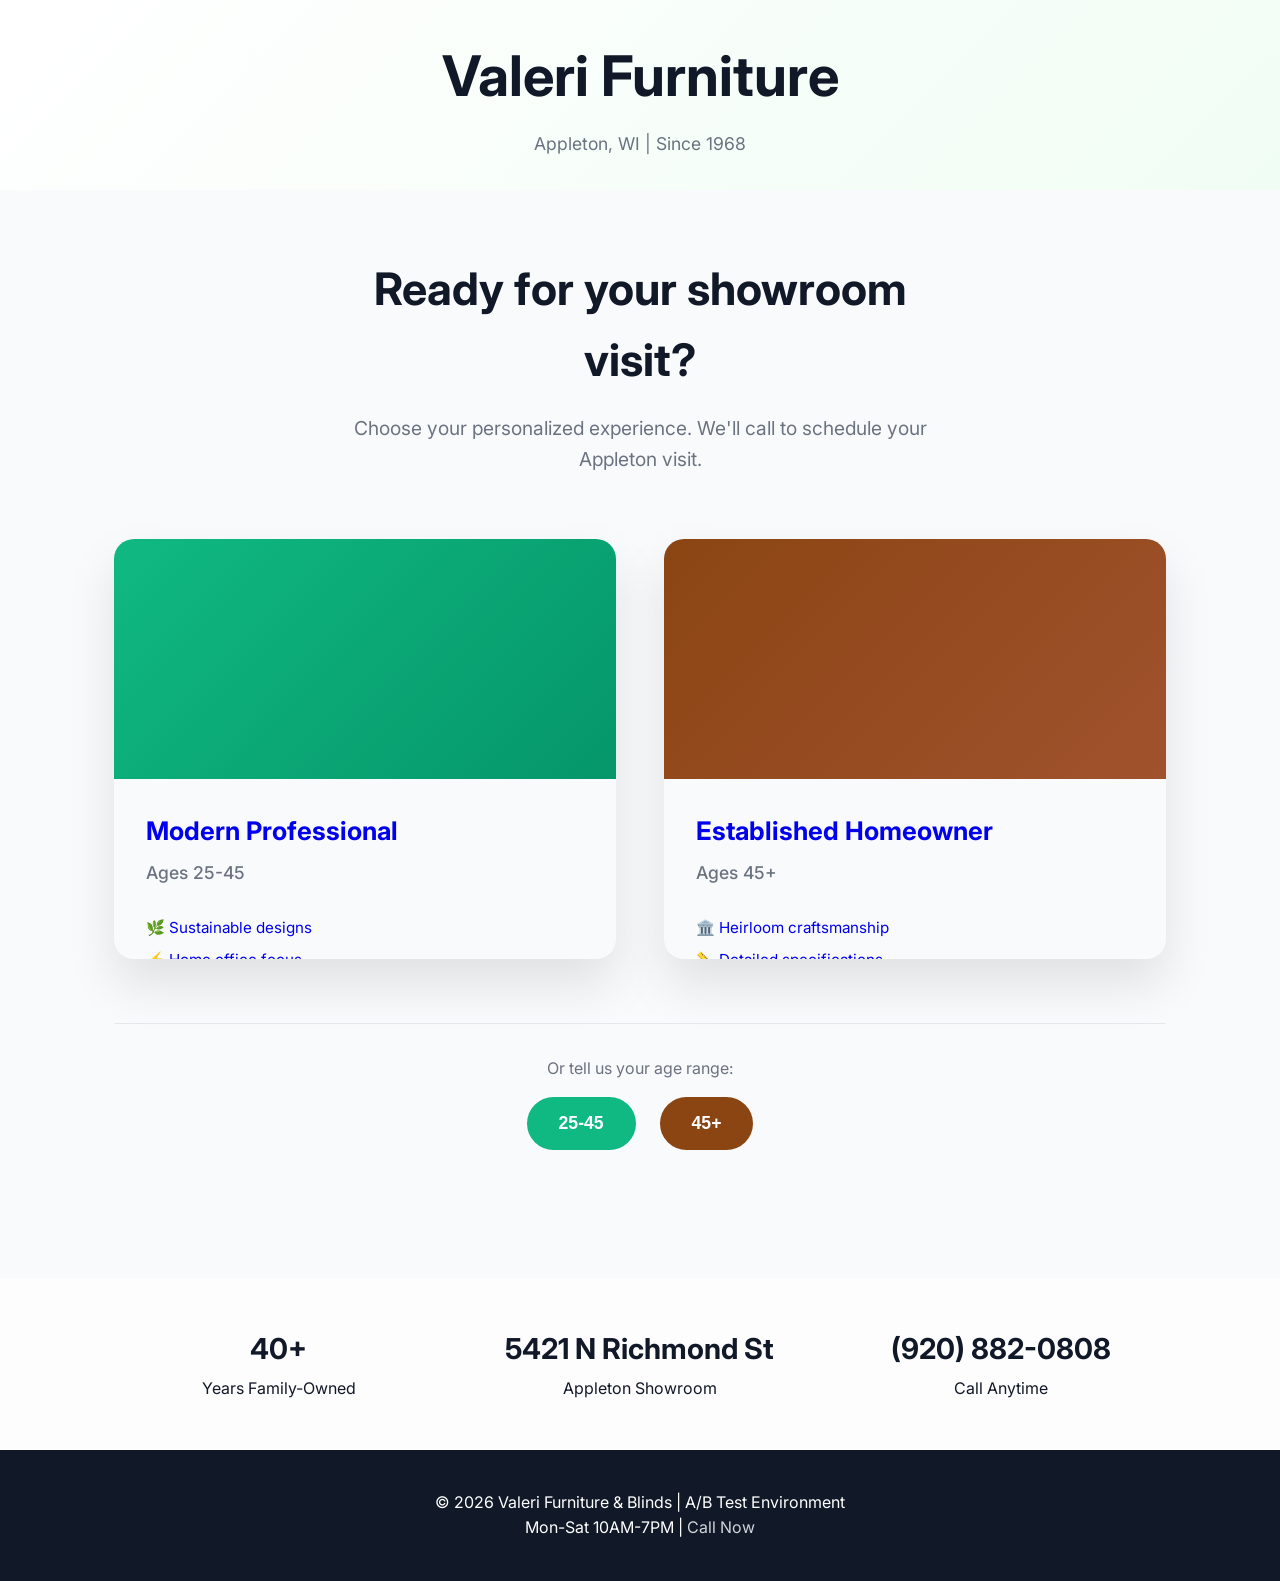
==== commit ac1da6c2: "Updated main page's index.html" ====
--- a/index.html
+++ b/index.html
@@ -24,8 +24,8 @@
     <section class="hero">
       <div class="container">
         <div class="hero-copy">
-          <h2>Which best describes you?</h2>
-          <p>Choose your personalized experience for the perfect furniture match.</p>
+            <h2>Ready for your showroom visit?</h2>
+            <p>Choose your personalized experience. We'll call to schedule your Appleton visit.</p>
         </div>
         
         <!-- Preview Cards -->
@@ -81,7 +81,7 @@
       <div class="container">
         <div class="stat-grid">
           <div class="stat">
-            <span class="stat-number">55+</span>
+            <span class="stat-number">40+</span>
             <span>Years Family-Owned</span>
           </div>
           <div class="stat">
--- a/styles.css
+++ b/styles.css
@@ -1,91 +1,212 @@
 :root {
-  --primary: #D4AF37; /* Gold accent */
-  --secondary: #2C1810; /* Deep brown */
-  --neutral-100: #F8F7F4;
-  --neutral-900: #1A1A1A;
-  --text-primary: #1A1A1A;
-  --text-secondary: #666;
-  --shadow: 0 20px 40px rgba(0,0,0,0.1);
-  --border-radius: 12px;
-  --transition: all 0.3s cubic-bezier(0.4, 0, 0.2, 1);
+  --primary: #10B981;
+  --brown: #8B4513;
+  --neutral: #F9FAFB;
+  --text-dark: #111827;
 }
 
 * { margin: 0; padding: 0; box-sizing: border-box; }
-body { font-family: 'Inter', sans-serif; line-height: 1.6; color: var(--text-primary); background: var(--neutral-100); }
-
-.container { max-width: 1200px; margin: 0 auto; padding: 0 20px; }
+body { 
+  font-family: 'Inter', sans-serif; 
+  line-height: 1.6; 
+  color: var(--text-dark); 
+  background: var(--neutral); 
+}
+
+.container { 
+  max-width: 1100px; 
+  margin: 0 auto; 
+  padding: 0 1.5rem; 
+}
 
 /* Header */
-.header { position: sticky; top: 0; background: rgba(255,255,255,0.95); backdrop-filter: blur(20px); z-index: 100; padding: 1rem 0; }
-.header .container { display: flex; justify-content: space-between; align-items: center; }
-.logo { font-family: 'Playfair Display', serif; font-size: 1.5rem; font-weight: 700; color: var(--secondary); text-decoration: none; }
-.nav { display: flex; gap: 2rem; }
-.nav a { color: var(--text-secondary); text-decoration: none; font-weight: 500; transition: var(--transition); }
-.nav a:hover { color: var(--primary); }
-.cta-header { background: var(--primary); color: white; padding: 0.75rem 1.5rem; border-radius: 50px; font-weight: 600; text-decoration: none; }
+.hero-header { 
+  background: linear-gradient(135deg, white 0%, #F0FDF4 100%); 
+  padding: 2rem 0; 
+  text-align: center; 
+}
+.logo { 
+  font-size: clamp(2rem, 5vw, 3.5rem); 
+  font-weight: 700; 
+  color: var(--text-dark); 
+  margin-bottom: 0.5rem; 
+}
+.tagline { 
+  color: #6B7280; 
+  font-size: 1.1rem; 
+}
 
 /* Hero */
-.hero { padding: 6rem 0 4rem; background: linear-gradient(135deg, var(--neutral-100) 0%, #F0EDE8 100%); }
-.hero-content { max-width: 600px; }
-.hero h1 { font-family: 'Playfair Display', serif; font-size: clamp(2.5rem, 5vw, 4rem); margin-bottom: 1.5rem; line-height: 1.1; }
-.hero-lead { font-size: 1.2rem; margin-bottom: 2rem; color: var(--text-secondary); }
-.hero-stats { display: flex; gap: 2rem; margin-bottom: 2rem; }
-.hero-stats div { font-size: 1.1rem; font-weight: 600; }
-.hero-stats span { display: block; font-size: 0.9rem; color: var(--text-secondary); }
-.hero-image { text-align: right; }
-.hero-placeholder { width: 100%; height: 500px; background: linear-gradient(135deg, #E8D5B7, #F2E8D9); border-radius: var(--border-radius); display: flex; align-items: center; justify-content: center; color: var(--text-secondary); font-size: 1.1rem; }
-.hero-offer { background: var(--primary); color: white; padding: 1rem; border-radius: var(--border-radius); font-weight: 600; text-align: center; }
-
-/* Buttons */
-.btn { display: inline-block; padding: 1rem 2rem; border-radius: 50px; font-weight: 600; text-decoration: none; transition: var(--transition); cursor: pointer; border: none; }
-.btn-primary { background: var(--primary); color: white; box-shadow: var(--shadow); }
-.btn-primary:hover { transform: translateY(-2px); box-shadow: 0 30px 60px rgba(212,175,55,0.3); }
-
-/* Sections */
-.section { padding: 5rem 0; }
-.section-title { font-family: 'Playfair Display', serif; font-size: 2.5rem; text-align: center; margin-bottom: 1rem; }
-.section-subtitle { text-align: center; color: var(--text-secondary); font-size: 1.1rem; max-width: 600px; margin: 0 auto 3rem; }
-
-/* Grid */
-.grid-2 { display: grid; grid-template-columns: 1fr 1fr; gap: 4rem; align-items: center; }
-.grid-3 { display: grid; grid-template-columns: repeat(auto-fit, minmax(300px, 1fr)); gap: 2rem; }
+.hero { 
+  padding: 4rem 0 6rem; 
+}
+.hero-copy { 
+  text-align: center; 
+  max-width: 600px; 
+  margin: 0 auto 4rem; 
+}
+.hero-copy h2 { 
+  font-size: clamp(2rem, 4vw, 2.8rem); 
+  margin-bottom: 1rem; 
+}
+.hero-copy p { 
+  font-size: 1.2rem; 
+  color: #6B7280; 
+}
 
 /* Cards */
-.collection-card, .placeholder { border-radius: var(--border-radius); overflow: hidden; box-shadow: var(--shadow); transition: var(--transition); }
-.collection-card { background: white; padding: 2rem; text-align: center; }
-.collection-card:hover { transform: translateY(-5px); }
-.card-image, .placeholder { height: 200px; background: linear-gradient(135deg, #E8D5B7, #F2E8D9); display: flex; align-items: center; justify-content: center; color: var(--text-secondary); margin-bottom: 1rem; }
-.collection-card h3 { font-family: 'Playfair Display', serif; margin-bottom: 0.5rem; }
-
-/* Brands */
-.brands-grid { display: grid; grid-template-columns: repeat(auto-fit, minmax(150px, 1fr)); gap: 2rem; justify-items: center; }
-.brand-logo { height: 80px; width: 150px; background: white; border-radius: var(--border-radius); display: flex; align-items: center; justify-content: center; box-shadow: var(--shadow); }
-
-/* Testimonials */
-.testimonials { background: var(--neutral-100); }
-.testimonial-slider { display: flex; gap: 2rem; overflow-x: auto; padding: 2rem 0; scrollbar-width: none; }
-.testimonial { flex: 0 0 400px; background: white; padding: 2.5rem; border-radius: var(--border-radius); box-shadow: var(--shadow); font-style: italic; }
-.testimonial p { font-size: 1.1rem; margin-bottom: 1rem; }
-.testimonial cite { font-weight: 600; color: var(--primary); }
-
-/* CTA */
-.cta-section { background: var(--secondary); color: white; text-align: center; padding: 4rem 0; }
-.cta-section h2 { font-family: 'Playfair Display', serif; font-size: 2.5rem; margin-bottom: 1rem; }
-.cta-section p { font-size: 1.2rem; margin-bottom: 2rem; }
-
-/* Contact */
-.contact-form { max-width: 600px; margin: 0 auto; background: white; padding: 3rem; border-radius: var(--border-radius); box-shadow: var(--shadow); }
-.form-grid { display: grid; gap: 1rem; margin-bottom: 2rem; }
-input, textarea { padding: 1rem; border: 1px solid #E0E0E0; border-radius: 8px; font-family: inherit; }
-textarea { resize: vertical; min-height: 120px; }
+.cards-grid { 
+  display: grid; 
+  grid-template-columns: 1fr 1fr; 
+  gap: 3rem; 
+  margin-bottom: 4rem; 
+}
+.card { 
+  display: block; 
+  text-decoration: none; 
+  border-radius: 20px; 
+  overflow: hidden; 
+  box-shadow: 0 25px 50px rgba(0,0,0,0.1); 
+  transition: all 0.4s cubic-bezier(0.4,0,0.2,1); 
+  height: 420px; 
+}
+.card:hover { 
+  transform: translateY(-12px); 
+  box-shadow: 0 40px 80px rgba(0,0,0,0.15); 
+}
+.card-visual { 
+  height: 240px; 
+  overflow: hidden; 
+}
+.visual-placeholder { 
+  width: 100%; 
+  height: 100%; 
+  transition: transform 0.4s ease; 
+}
+.card:hover .visual-placeholder { 
+  transform: scale(1.05); 
+}
+.modern-viz { 
+  background: linear-gradient(135deg, #10B981, #059669); 
+}
+.traditional-viz { 
+  background: linear-gradient(135deg, #8B4513, #A0522D); 
+}
+.card-content { 
+  padding: 2rem; 
+}
+.card h3 { 
+  font-size: 1.6rem; 
+  font-weight: 700; 
+  margin-bottom: 0.5rem; 
+}
+.age-range { 
+  color: #6B7280; 
+  font-size: 1.1rem; 
+  margin-bottom: 1.5rem; 
+  font-weight: 500; 
+}
+.features { 
+  list-style: none; 
+  margin-bottom: 1.5rem; 
+  padding: 0; 
+}
+.features li { 
+  padding: 0.25rem 0; 
+  font-size: 0.95rem; 
+}
+.cta { 
+  font-weight: 600; 
+  font-size: 1rem; 
+  opacity: 0.9; 
+}
+
+/* Age selector */
+.age-selector { 
+  text-align: center; 
+  padding: 2rem 0; 
+  border-top: 1px solid #E5E7EB; 
+}
+.age-selector p { 
+  margin-bottom: 1rem; 
+  color: #6B7280; 
+}
+.selector-buttons { 
+  display: flex; 
+  gap: 1.5rem; 
+  justify-content: center; 
+  flex-wrap: wrap; 
+}
+.btn-age { 
+  padding: 1rem 2rem; 
+  border: none; 
+  border-radius: 50px; 
+  font-weight: 600; 
+  font-size: 1.1rem; 
+  cursor: pointer; 
+  transition: all 0.3s ease; 
+  min-height: 50px; 
+}
+.btn-age.modern { 
+  background: #10B981; 
+  color: white; 
+}
+.btn-age.traditional { 
+  background: #8B4513; 
+  color: white; 
+}
+
+/* Stats */
+.stats { 
+  background: rgba(255,255,255,0.7); 
+  padding: 3rem 0; 
+}
+.stat-grid { 
+  display: grid; 
+  grid-template-columns: repeat(auto-fit, minmax(200px, 1fr)); 
+  gap: 2rem; 
+  text-align: center; 
+}
+.stat-number { 
+  display: block; 
+  font-size: 1.8rem; 
+  font-weight: 700; 
+  color: var(--text-dark); 
+  margin-bottom: 0.25rem; 
+}
 
 /* Footer */
-.footer { background: var(--neutral-900); color: white; text-align: center; padding: 2rem 0; }
+.footer { 
+  background: var(--text-dark); 
+  color: white; 
+  text-align: center; 
+  padding: 2.5rem 0; 
+}
+.footer a { 
+  color: #D1D5DB; 
+  text-decoration: none; 
+}
+.footer a:hover { 
+  color: white; 
+}
 
 /* Responsive */
 @media (max-width: 768px) {
-  .grid-2 { grid-template-columns: 1fr; gap: 2rem; }
-  .nav { display: none; }
-  .hero-stats { flex-direction: column; gap: 1rem; }
-  .testimonial-slider { flex-direction: column; }
+  .cards-grid { 
+    grid-template-columns: 1fr; 
+    gap: 2rem; 
+  }
+  .selector-buttons { 
+    flex-direction: column; 
+    align-items: center; 
+  }
+  .stat-grid { 
+    grid-template-columns: repeat(3, 1fr); 
+  }
+}
+
+@media (max-width: 480px) {
+  .stat-grid { 
+    grid-template-columns: 1fr; 
+  }
 }
